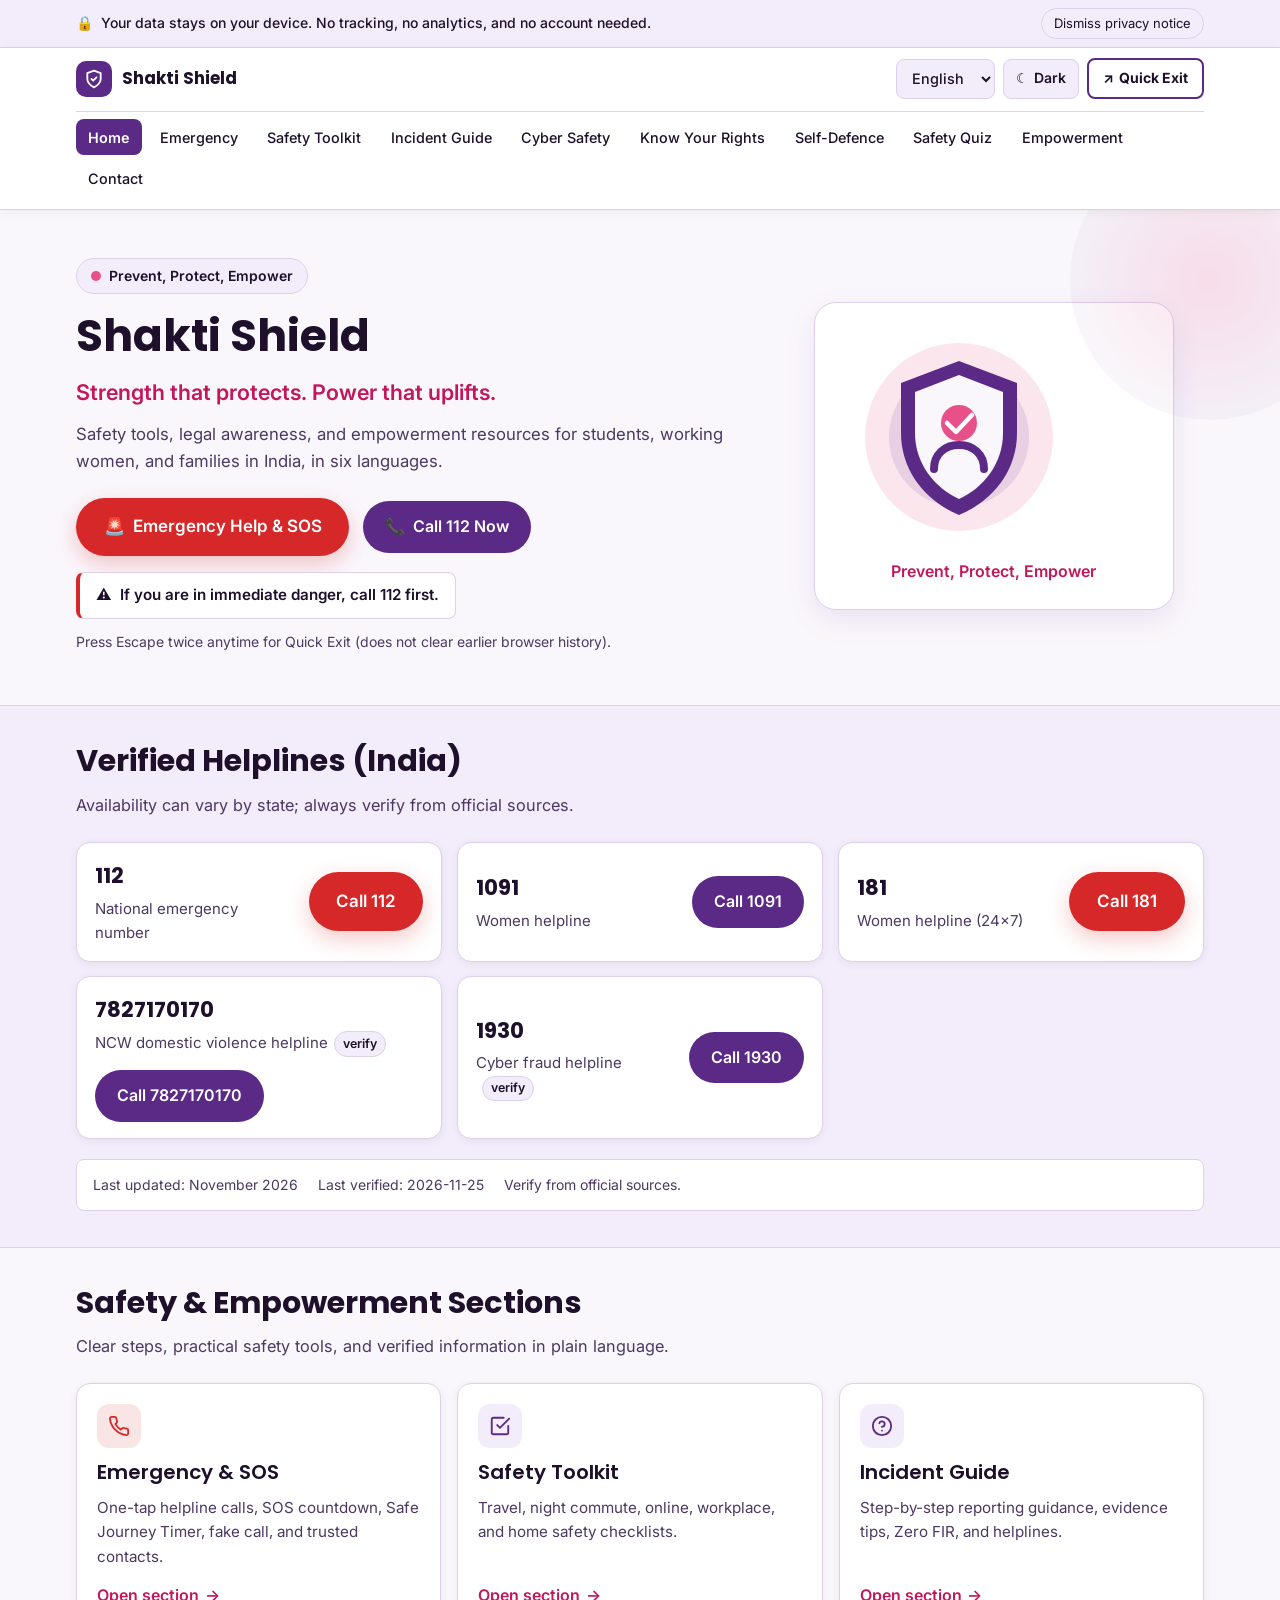
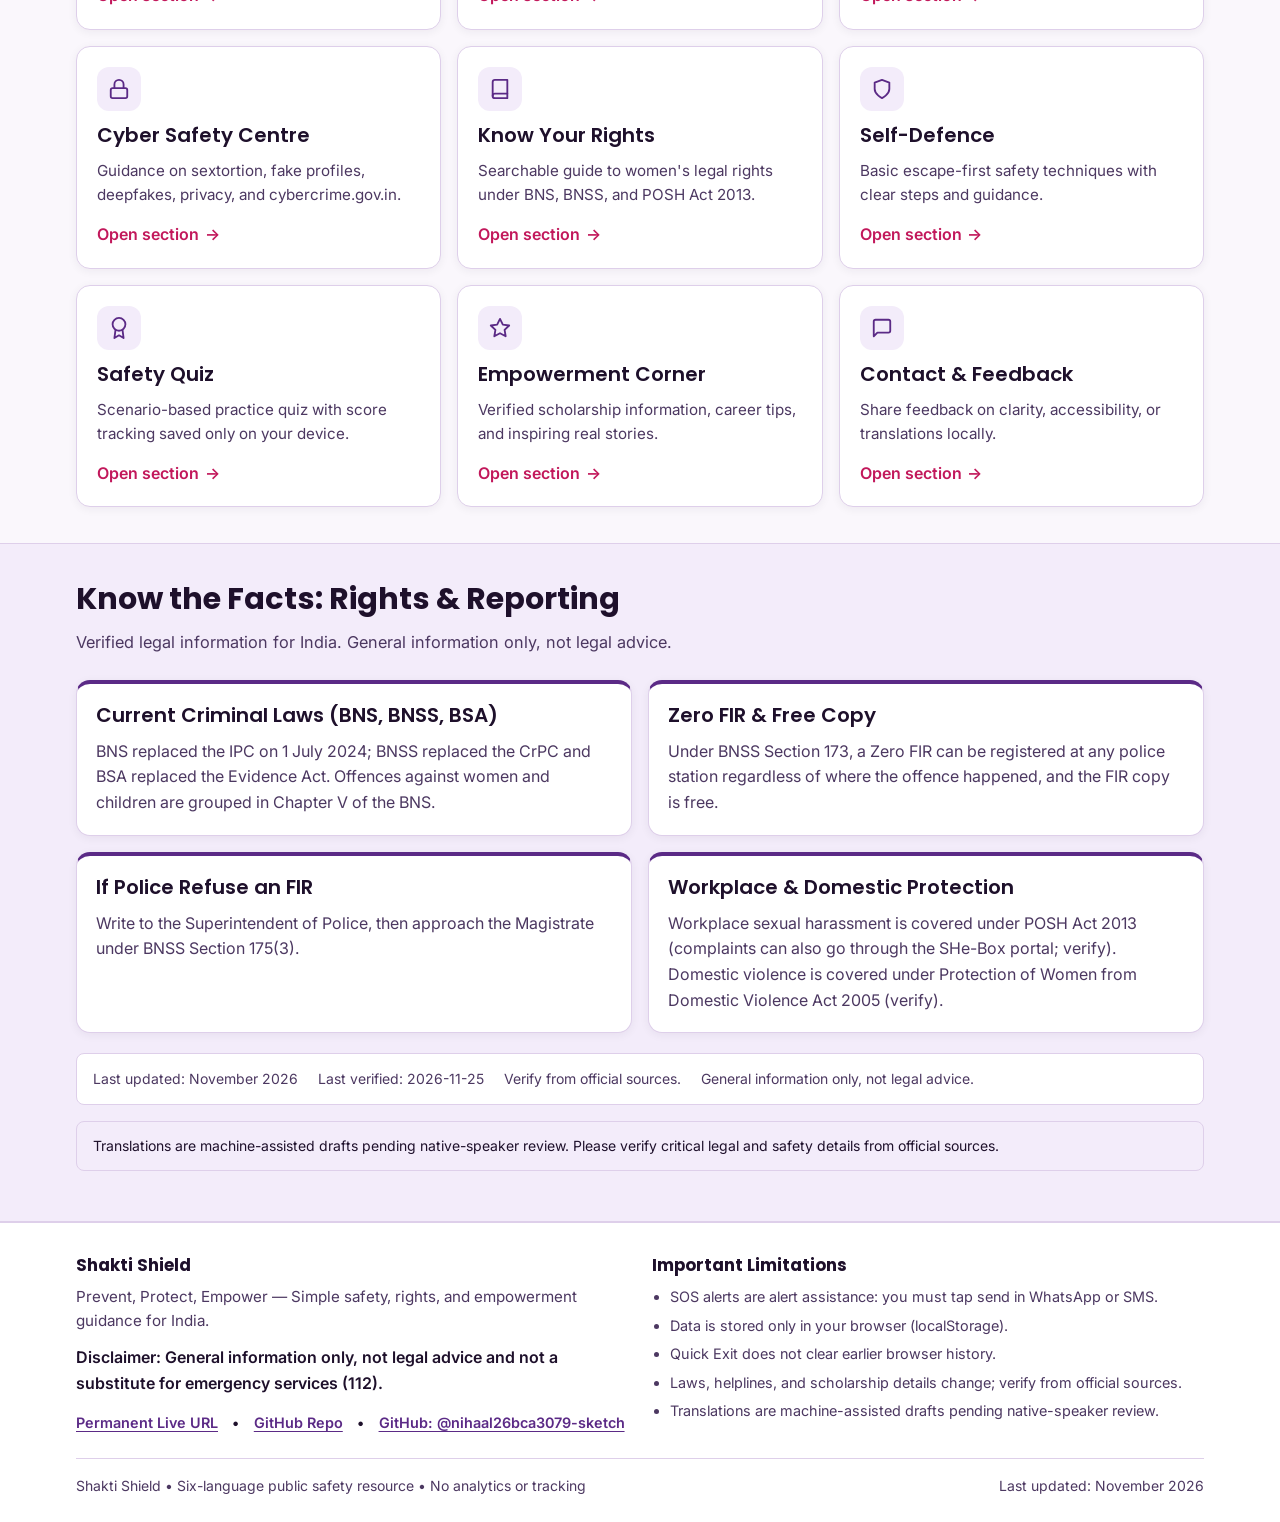
==== shakti-shield/index.html @ 1854271e "Add Shakti Shield multilingual women safety & empowerment website" ====
﻿<!DOCTYPE html>
<html lang="en">
<head>
  <meta charset="UTF-8">
  <meta name="viewport" content="width=device-width, initial-scale=1.0">
  <meta name="shakti-base" content=".">
  <title>Shakti Shield | Women Safety &amp; Empowerment</title>
  <meta name="description" content="Shakti Shield brings women's safety tools, legal awareness, verified helplines, and empowerment resources in six languages for India.">
  <meta name="keywords" content="women safety India, Shakti Shield, 112, 181, BNS, BNSS, Zero FIR, POSH Act, cyber safety, women empowerment">
  <meta name="theme-color" content="#5B2A86">
  <link rel="manifest" href="manifest.json">
  <link rel="icon" type="image/png" href="icons/icon-192.png">
  <meta property="og:title" content="Shakti Shield | Women Safety &amp; Empowerment">
  <meta property="og:description" content="Prevent, Protect, Empower — Safety tools, legal awareness, and empowerment resources for India in six languages.">
  <meta property="og:type" content="website">

  <script>
    (function () {
      try {
        var t = localStorage.getItem('shakti_theme');
        if (t === 'dark' || (!t && window.matchMedia && window.matchMedia('(prefers-color-scheme: dark)').matches)) {
          document.documentElement.setAttribute('data-theme', 'dark');
        }
      } catch (e) {}
    })();
  </script>

  <link rel="stylesheet" href="css/style.css">
  <link rel="stylesheet" href="css/responsive.css">
</head>
<body data-page-title-key="meta.title" data-page-desc-key="meta.description">
  <a href="#main-content" class="skip-link" data-i18n="skipLink">Skip to main content</a>

  <!-- Privacy Notice Banner -->
  <div id="privacy-banner" class="privacy-banner" role="region" aria-label="Privacy notice">
    <div class="container privacy-banner__inner">
      <p class="privacy-banner__text">
        <span aria-hidden="true">&#128274;</span>
        <span data-i18n="privacy.banner">Your data stays on your device. No tracking, no analytics, and no account needed.</span>
      </p>
      <button type="button" id="privacy-dismiss" class="privacy-banner__close" data-i18n="privacy.dismiss">Dismiss privacy notice</button>
    </div>
  </div>

  <!-- Sticky Navbar -->
  <header class="site-header">
    <div class="container">
      <div class="navbar">
        <a href="index.html" class="brand-link">
          <span class="brand-link__icon" aria-hidden="true">
            <svg width="20" height="20" viewBox="0 0 24 24" fill="none" stroke="currentColor" stroke-width="2.2" stroke-linecap="round" stroke-linejoin="round">
              <path d="M12 22s8-4 8-10V5l-8-3-8 3v7c0 6 8 10 8 10z"></path>
              <path d="M9 12l2 2 4-4"></path>
            </svg>
          </span>
          <span class="brand-link__text" data-i18n="brand.name">Shakti Shield</span>
        </a>

        <div class="nav-controls">
          <label for="language-select" class="sr-only" data-i18n="nav.languageLabel">Select language</label>
          <select id="language-select" class="lang-select" aria-label="Select language" data-i18n-aria="nav.languageLabel">
            <option value="en" lang="en">English</option>
            <option value="hi" lang="hi">हिन्दी</option>
            <option value="bn" lang="bn">বাংলা</option>
            <option value="ta" lang="ta">தமிழ்</option>
            <option value="kn" lang="kn">ಕನ್ನಡ</option>
            <option value="te" lang="te">తెలుగు</option>
          </select>

          <button type="button" id="theme-toggle" class="icon-btn" aria-pressed="false" aria-label="Switch to dark mode">
            <span data-theme-icon aria-hidden="true">&#9790;</span>
            <span data-theme-label data-i18n="nav.darkModeLabel">Dark</span>
          </button>

          <button type="button" id="quick-exit-btn" class="quick-exit-btn" data-quick-exit aria-label="Quick Exit: leave this site immediately for a neutral page, or press Escape twice" data-i18n-aria="quickExit.ariaLabel">
            <span aria-hidden="true">&#8599;</span>
            <span data-i18n="quickExit.label">Quick Exit</span>
          </button>

          <button type="button" id="nav-toggle" class="nav-toggle" aria-expanded="false" aria-controls="nav-menu" aria-label="Toggle navigation menu" data-i18n-aria="nav.menuToggle">
            &#9776;
          </button>
        </div>

        <nav id="nav-menu" class="nav-menu" aria-label="Primary navigation">
          <ul class="nav-list">
            <li><a href="index.html" class="nav-link" data-i18n="nav.home">Home</a></li>
            <li><a href="pages/emergency.html" class="nav-link" data-i18n="nav.emergency">Emergency</a></li>
            <li><a href="pages/toolkit.html" class="nav-link" data-i18n="nav.toolkit">Safety Toolkit</a></li>
            <li><a href="pages/incident-guide.html" class="nav-link" data-i18n="nav.incidentGuide">Incident Guide</a></li>
            <li><a href="pages/cyber.html" class="nav-link" data-i18n="nav.cyber">Cyber Safety</a></li>
            <li><a href="pages/rights.html" class="nav-link" data-i18n="nav.rights">Know Your Rights</a></li>
            <li><a href="pages/defence.html" class="nav-link" data-i18n="nav.defence">Self-Defence</a></li>
            <li><a href="pages/quiz.html" class="nav-link" data-i18n="nav.quiz">Safety Quiz</a></li>
            <li><a href="pages/empowerment.html" class="nav-link" data-i18n="nav.empowerment">Empowerment</a></li>
            <li><a href="pages/contact.html" class="nav-link" data-i18n="nav.contact">Contact</a></li>
          </ul>
        </nav>
      </div>
    </div>
  </header>

  <main id="main-content">
    <!-- Hero Section -->
    <section class="hero" aria-labelledby="hero-title">
      <div class="hero__deco-shape" aria-hidden="true"></div>
      <div class="container hero__grid">
        <div class="hero__content">
          <div class="hero__eyebrow">
            <span class="hero__eyebrow-dot" aria-hidden="true"></span>
            <span data-i18n="home.heroEyebrow">Prevent, Protect, Empower</span>
          </div>
          <h1 id="hero-title" data-i18n="home.heroTitle">Shakti Shield</h1>
          <p class="hero__tagline" data-i18n="home.heroTagline">Strength that protects. Power that uplifts.</p>
          <p class="hero__description" data-i18n="home.heroDescription">
            Safety tools, legal awareness, and empowerment resources for students, working women, and families in India, in six languages.
          </p>

          <div class="hero__actions">
            <a href="pages/emergency.html" class="btn btn-emergency">
              <span aria-hidden="true">&#128680;</span>
              <span data-i18n="home.emergencyCta">Emergency Help &amp; SOS</span>
            </a>
            <a href="tel:112" class="btn btn-primary">
              <span aria-hidden="true">&#128222;</span>
              <span data-i18n="home.call112Cta">Call 112 Now</span>
            </a>
          </div>

          <div class="hero__urgent-note" role="note">
            <span aria-hidden="true">&#9888;&#65039;</span>
            <span data-i18n="home.emergencyNote">If you are in immediate danger, call 112 first.</span>
          </div>

          <p class="hero__exit-hint" data-i18n="quickExit.hint">
            Press Escape twice anytime for Quick Exit (does not clear earlier browser history).
          </p>
        </div>

        <div class="hero__visual">
          <div class="hero__illustration-card">
            <svg viewBox="0 0 240 220" width="240" height="220" role="img" aria-label="Protective shield symbol for safety, awareness, and empowerment" data-i18n-aria="home.heroIllustrationAlt">
              <circle cx="120" cy="110" r="94" fill="#E8508A" fill-opacity="0.14"></circle>
              <circle cx="120" cy="110" r="70" fill="#5B2A86" fill-opacity="0.12"></circle>
              <path d="M120 34L178 56V106C178 145 152 175 120 188C88 175 62 145 62 106V56L120 34Z" fill="#5B2A86"></path>
              <path d="M120 48L164 65V106C164 137 144 161 120 172C96 161 76 137 76 106V65L120 48Z" fill="#FAF7FC"></path>
              <circle cx="120" cy="96" r="18" fill="#E8508A"></circle>
              <path d="M95 142C95 127 106 118 120 118C134 118 145 127 145 142" stroke="#5B2A86" stroke-width="8" stroke-linecap="round" fill="none"></path>
              <path d="M108 96L117 105L133 88" stroke="#FFFFFF" stroke-width="4.5" stroke-linecap="round" stroke-linejoin="round" fill="none"></path>
            </svg>
            <p class="hero__tagline hero__visual-caption" data-i18n="brand.theme">Prevent, Protect, Empower</p>
          </div>
        </div>
      </div>
    </section>

    <!-- Verified Helplines Strip -->
    <section class="section section--soft" aria-labelledby="helplines-heading">
      <div class="container">
        <div class="section__header">
          <h2 id="helplines-heading" data-i18n="home.helplinesHeading">Verified Helplines (India)</h2>
          <p class="section__subtitle" data-i18n="home.helplinesNote">Availability can vary by state; always verify from official sources.</p>
        </div>

        <div id="home-helplines-list" class="helplines-grid" aria-live="polite">
          <!-- Populated cleanly from data/helplines.json + active language file -->
          <article class="helpline-card">
            <div class="helpline-card__info">
              <div class="helpline-card__number">112</div>
              <p class="helpline-card__name" data-i18n="home.helplines.h112">National emergency number</p>
            </div>
            <a href="tel:112" class="btn btn-emergency"><span data-i18n="common.callPrefix">Call</span> 112</a>
          </article>
          <article class="helpline-card">
            <div class="helpline-card__info">
              <div class="helpline-card__number">181</div>
              <p class="helpline-card__name" data-i18n="home.helplines.h181">Women helpline (24x7)</p>
            </div>
            <a href="tel:181" class="btn btn-emergency"><span data-i18n="common.callPrefix">Call</span> 181</a>
          </article>
          <article class="helpline-card">
            <div class="helpline-card__info">
              <div class="helpline-card__number">1091</div>
              <p class="helpline-card__name" data-i18n="home.helplines.h1091">Women helpline</p>
            </div>
            <a href="tel:1091" class="btn btn-primary"><span data-i18n="common.callPrefix">Call</span> 1091</a>
          </article>
        </div>

        <div class="meta-note-bar">
          <span data-i18n="common.lastUpdated">Last updated: November 2026</span>
          <span id="home-helplines-verified" data-i18n="common.lastVerified">Last verified: 2026-11-25</span>
          <span data-i18n="common.verifySource">Verify from official sources.</span>
        </div>
      </div>
    </section>

    <!-- Quick Links to All Sections -->
    <section class="section" aria-labelledby="quick-links-heading">
      <div class="container">
        <div class="section__header">
          <h2 id="quick-links-heading" data-i18n="home.quickLinksHeading">Safety &amp; Empowerment Sections</h2>
          <p class="section__subtitle" data-i18n="home.quickLinksSubtitle">Clear steps, practical safety tools, and verified information in plain language.</p>
        </div>

        <div class="cards-grid">
          <article class="card">
            <div>
              <div class="card__icon card__icon--emergency" aria-hidden="true">
                <svg width="22" height="22" viewBox="0 0 24 24" fill="none" stroke="currentColor" stroke-width="2" stroke-linecap="round" stroke-linejoin="round"><path d="M22 16.92v3a2 2 0 0 1-2.18 2 19.79 19.79 0 0 1-8.63-3.07 19.5 19.5 0 0 1-6-6 19.79 19.79 0 0 1-3.07-8.67A2 2 0 0 1 4.11 2h3a2 2 0 0 1 2 1.72 12.84 12.84 0 0 0 .7 2.81 2 2 0 0 1-.45 2.11L8.09 9.91a16 16 0 0 0 6 6l1.27-1.27a2 2 0 0 1 2.11-.45 12.84 12.84 0 0 0 2.81.7A2 2 0 0 1 22 16.92z"></path></svg>
              </div>
              <h3 data-i18n="home.cards.emergency.title">Emergency &amp; SOS</h3>
              <p class="card__desc" data-i18n="home.cards.emergency.desc">One-tap helpline calls, SOS countdown, Safe Journey Timer, fake call, and trusted contacts.</p>
            </div>
            <a href="pages/emergency.html" class="card__link"><span data-i18n="common.exploreLink">Open section</span> <span aria-hidden="true">&rarr;</span></a>
          </article>

          <article class="card">
            <div>
              <div class="card__icon" aria-hidden="true">
                <svg width="22" height="22" viewBox="0 0 24 24" fill="none" stroke="currentColor" stroke-width="2" stroke-linecap="round" stroke-linejoin="round"><path d="M9 11l3 3L22 4"></path><path d="M21 12v7a2 2 0 0 1-2 2H5a2 2 0 0 1-2-2V5a2 2 0 0 1 2-2h11"></path></svg>
              </div>
              <h3 data-i18n="home.cards.toolkit.title">Safety Toolkit</h3>
              <p class="card__desc" data-i18n="home.cards.toolkit.desc">Travel, night commute, online, workplace, and home safety checklists.</p>
            </div>
            <a href="pages/toolkit.html" class="card__link"><span data-i18n="common.exploreLink">Open section</span> <span aria-hidden="true">&rarr;</span></a>
          </article>

          <article class="card">
            <div>
              <div class="card__icon" aria-hidden="true">
                <svg width="22" height="22" viewBox="0 0 24 24" fill="none" stroke="currentColor" stroke-width="2" stroke-linecap="round" stroke-linejoin="round"><circle cx="12" cy="12" r="10"></circle><path d="M9.09 9a3 3 0 0 1 5.83 1c0 2-3 3-3 3"></path><line x1="12" y1="17" x2="12.01" y2="17"></line></svg>
              </div>
              <h3 data-i18n="home.cards.incidentGuide.title">Incident Guide</h3>
              <p class="card__desc" data-i18n="home.cards.incidentGuide.desc">Step-by-step reporting guidance, evidence tips, Zero FIR, and helplines.</p>
            </div>
            <a href="pages/incident-guide.html" class="card__link"><span data-i18n="common.exploreLink">Open section</span> <span aria-hidden="true">&rarr;</span></a>
          </article>

          <article class="card">
            <div>
              <div class="card__icon" aria-hidden="true">
                <svg width="22" height="22" viewBox="0 0 24 24" fill="none" stroke="currentColor" stroke-width="2" stroke-linecap="round" stroke-linejoin="round"><rect x="3" y="11" width="18" height="11" rx="2" ry="2"></rect><path d="M7 11V7a5 5 0 0 1 10 0v4"></path></svg>
              </div>
              <h3 data-i18n="home.cards.cyber.title">Cyber Safety Centre</h3>
              <p class="card__desc" data-i18n="home.cards.cyber.desc">Guidance on sextortion, fake profiles, deepfakes, privacy, and cybercrime.gov.in.</p>
            </div>
            <a href="pages/cyber.html" class="card__link"><span data-i18n="common.exploreLink">Open section</span> <span aria-hidden="true">&rarr;</span></a>
          </article>

          <article class="card">
            <div>
              <div class="card__icon" aria-hidden="true">
                <svg width="22" height="22" viewBox="0 0 24 24" fill="none" stroke="currentColor" stroke-width="2" stroke-linecap="round" stroke-linejoin="round"><path d="M4 19.5A2.5 2.5 0 0 1 6.5 17H20"></path><path d="M6.5 2H20v20H6.5A2.5 2.5 0 0 1 4 19.5v-15A2.5 2.5 0 0 1 6.5 2z"></path></svg>
              </div>
              <h3 data-i18n="home.cards.rights.title">Know Your Rights</h3>
              <p class="card__desc" data-i18n="home.cards.rights.desc">Searchable guide to women's legal rights under BNS, BNSS, and POSH Act 2013.</p>
            </div>
            <a href="pages/rights.html" class="card__link"><span data-i18n="common.exploreLink">Open section</span> <span aria-hidden="true">&rarr;</span></a>
          </article>

          <article class="card">
            <div>
              <div class="card__icon" aria-hidden="true">
                <svg width="22" height="22" viewBox="0 0 24 24" fill="none" stroke="currentColor" stroke-width="2" stroke-linecap="round" stroke-linejoin="round"><path d="M12 22s8-4 8-10V5l-8-3-8 3v7c0 6 8 10 8 10z"></path></svg>
              </div>
              <h3 data-i18n="home.cards.defence.title">Self-Defence</h3>
              <p class="card__desc" data-i18n="home.cards.defence.desc">Basic escape-first safety techniques with clear steps and guidance.</p>
            </div>
            <a href="pages/defence.html" class="card__link"><span data-i18n="common.exploreLink">Open section</span> <span aria-hidden="true">&rarr;</span></a>
          </article>

          <article class="card">
            <div>
              <div class="card__icon" aria-hidden="true">
                <svg width="22" height="22" viewBox="0 0 24 24" fill="none" stroke="currentColor" stroke-width="2" stroke-linecap="round" stroke-linejoin="round"><circle cx="12" cy="8" r="7"></circle><polyline points="8.21 13.89 7 23 12 20 17 23 15.79 13.88"></polyline></svg>
              </div>
              <h3 data-i18n="home.cards.quiz.title">Safety Quiz</h3>
              <p class="card__desc" data-i18n="home.cards.quiz.desc">Scenario-based practice quiz with score tracking saved only on your device.</p>
            </div>
            <a href="pages/quiz.html" class="card__link"><span data-i18n="common.exploreLink">Open section</span> <span aria-hidden="true">&rarr;</span></a>
          </article>

          <article class="card">
            <div>
              <div class="card__icon" aria-hidden="true">
                <svg width="22" height="22" viewBox="0 0 24 24" fill="none" stroke="currentColor" stroke-width="2" stroke-linecap="round" stroke-linejoin="round"><polygon points="12 2 15.09 8.26 22 9.27 17 14.14 18.18 21.02 12 17.77 5.82 21.02 7 14.14 2 9.27 8.91 8.26 12 2"></polygon></svg>
              </div>
              <h3 data-i18n="home.cards.empowerment.title">Empowerment Corner</h3>
              <p class="card__desc" data-i18n="home.cards.empowerment.desc">Verified scholarship information, career tips, and inspiring real stories.</p>
            </div>
            <a href="pages/empowerment.html" class="card__link"><span data-i18n="common.exploreLink">Open section</span> <span aria-hidden="true">&rarr;</span></a>
          </article>

          <article class="card">
            <div>
              <div class="card__icon" aria-hidden="true">
                <svg width="22" height="22" viewBox="0 0 24 24" fill="none" stroke="currentColor" stroke-width="2" stroke-linecap="round" stroke-linejoin="round"><path d="M21 15a2 2 0 0 1-2 2H7l-4 4V5a2 2 0 0 1 2-2h14a2 2 0 0 1 2 2z"></path></svg>
              </div>
              <h3 data-i18n="home.cards.contact.title">Contact &amp; Feedback</h3>
              <p class="card__desc" data-i18n="home.cards.contact.desc">Share feedback on clarity, accessibility, or translations locally.</p>
            </div>
            <a href="pages/contact.html" class="card__link"><span data-i18n="common.exploreLink">Open section</span> <span aria-hidden="true">&rarr;</span></a>
          </article>
        </div>
      </div>
    </section>

    <!-- Awareness Facts (Verified Legal Data Only — No Invented Statistics) -->
    <section class="section section--soft" aria-labelledby="awareness-heading">
      <div class="container">
        <div class="section__header">
          <h2 id="awareness-heading" data-i18n="home.awarenessHeading">Know the Facts: Rights &amp; Reporting</h2>
          <p class="section__subtitle" data-i18n="home.awarenessSubtitle">Verified legal information for India. General information only, not legal advice.</p>
        </div>

        <div class="facts-grid">
          <article class="fact-card">
            <h3 data-i18n="home.awareness.fact1Title">Current Criminal Laws (BNS, BNSS, BSA)</h3>
            <p class="fact-card__body" data-i18n="home.awareness.fact1Body">
              BNS replaced the IPC on 1 July 2024; BNSS replaced the CrPC and BSA replaced the Evidence Act. Offences against women and children are grouped in Chapter V of the BNS.
            </p>
          </article>

          <article class="fact-card">
            <h3 data-i18n="home.awareness.fact2Title">Zero FIR &amp; Free Copy</h3>
            <p class="fact-card__body" data-i18n="home.awareness.fact2Body">
              Under BNSS Section 173, a Zero FIR can be registered at any police station regardless of where the offence happened, and the FIR copy is free.
            </p>
          </article>

          <article class="fact-card">
            <h3 data-i18n="home.awareness.fact3Title">If Police Refuse an FIR</h3>
            <p class="fact-card__body" data-i18n="home.awareness.fact3Body">
              Write to the Superintendent of Police, then approach the Magistrate under BNSS Section 175(3).
            </p>
          </article>

          <article class="fact-card">
            <h3 data-i18n="home.awareness.fact4Title">Workplace &amp; Domestic Protection</h3>
            <p class="fact-card__body" data-i18n="home.awareness.fact4Body">
              Workplace sexual harassment is covered under POSH Act 2013 (complaints can also go through the SHe-Box portal; verify). Domestic violence is covered under Protection of Women from Domestic Violence Act 2005 (verify).
            </p>
          </article>
        </div>

        <div class="meta-note-bar">
          <span data-i18n="common.lastUpdated">Last updated: November 2026</span>
          <span data-i18n="common.lastVerified">Last verified: 2026-11-25</span>
          <span data-i18n="common.verifySource">Verify from official sources.</span>
          <span data-i18n="common.notLegalAdvice">General information only, not legal advice.</span>
        </div>

        <p class="translation-notice" data-i18n="home.translationNotice">
          Translations are machine-assisted drafts pending native-speaker review. Please verify critical legal and safety details from official sources.
        </p>
      </div>
    </section>
  </main>

  <!-- Footer -->
  <footer class="site-footer">
    <div class="container">
      <div class="footer-grid">
        <div>
          <h2 class="footer-title" data-i18n="brand.name">Shakti Shield</h2>
          <p class="card__desc" data-i18n="footer.tagline">Prevent, Protect, Empower — Simple safety, rights, and empowerment guidance for India.</p>
                    <p class="footer-disclaimer" data-i18n="footer.disclaimer">
            Disclaimer: General information only, not legal advice and not a substitute for emergency services (112).
          </p>
          <div class="footer-links">
            <a href="https://nihaal26bca3079-sketch.github.io/Workshop-/shakti-shield/" target="_blank" rel="noopener noreferrer" data-i18n="footer.liveLink">Permanent Live URL</a>
            <span aria-hidden="true">&bull;</span>
            <a href="https://github.com/nihaal26bca3079-sketch/Workshop-/tree/main/shakti-shield" target="_blank" rel="noopener noreferrer" data-i18n="footer.repoLink">GitHub Repo</a>
            <span aria-hidden="true">&bull;</span>
            <a href="https://github.com/nihaal26bca3079-sketch" target="_blank" rel="noopener noreferrer">GitHub: @nihaal26bca3079-sketch</a>
          </div>
        </div>

        <div>
          <h2 class="footer-title" data-i18n="footer.limitationsTitle">Important Limitations</h2>
          <ul class="footer-list">
            <li data-i18n="footer.limitation1">SOS alerts are alert assistance: you must tap send in WhatsApp or SMS.</li>
            <li data-i18n="footer.limitation2">Data is stored only in your browser (localStorage).</li>
            <li data-i18n="footer.limitation3">Quick Exit does not clear earlier browser history.</li>
            <li data-i18n="footer.limitation4">Laws, helplines, and scholarship details change; verify from official sources.</li>
            <li data-i18n="footer.limitation5">Translations are machine-assisted drafts pending native-speaker review.</li>
          </ul>
        </div>
      </div>

      <div class="footer-bottom">
        <span data-i18n="footer.copyright">Shakti Shield • Six-language public safety resource • No analytics or tracking</span>
        <span data-i18n="common.lastUpdated">Last updated: November 2026</span>
      </div>
    </div>
  </footer>

  <script src="js/fallback-data.js"></script>
  <script src="js/language.js"></script>
  <script src="js/main.js"></script>
</body>
</html>
---- shakti-shield/css/style.css ----
/* ==========================================================================
   Shakti Shield — Core Stylesheet (css/style.css)
   Mobile-first, accessible (WCAG AA), calm & supportive, 6-script friendly
   ========================================================================== */

:root {
  /* Brand Palette */
  --color-primary: #5B2A86;
  --color-primary-hover: #491F6E;
  --color-accent-deco: #E8508A;   /* Decorative & large shapes only — never small text */
  --color-accent-action: #C2185B; /* Accessible pink for text links & action buttons */
  --color-accent-action-hover: #9E1249;
  --color-emergency: #D62828;     /* Strictly for SOS and emergency actions */
  --color-emergency-hover: #B21E1E;

  /* Light Theme Surfaces & Text */
  --color-bg: #FAF7FC;
  --color-surface: #FFFFFF;
  --color-surface-soft: #F3ECFA;
  --color-text: #1E102B;
  --color-text-muted: #4C3861;
  --color-link: #5B2A86;
  --color-border: #DECFEA;
  --color-focus: #C2185B;
  --color-on-brand: #FFFFFF;

  /* Typography */
  --font-heading: 'Poppins', system-ui, -apple-system, sans-serif;
  --font-body: 'Inter', system-ui, -apple-system, sans-serif;
  --line-height-body: 1.6;
  --line-height-heading: 1.28;

  /* Layout & Radii */
  --container-max: 1160px;
  --radius-sm: 8px;
  --radius-md: 14px;
  --radius-lg: 22px;
  --radius-pill: 999px;
  --shadow-sm: 0 2px 10px rgba(30, 16, 43, 0.06);
  --shadow-md: 0 10px 28px rgba(91, 42, 134, 0.10);
  --transition-fast: 180ms ease;
}

/* Dark Theme */
html[data-theme="dark"] {
  --color-bg: #1A1022;
  --color-surface: #261735;
  --color-surface-soft: #311F45;
  --color-text: #F3EAF9;
  --color-text-muted: #D5C3E6;
  --color-link: #E3C3FF;
  --color-accent-action-text: #FF8AB4;
  --color-border: #4A3163;
  --color-focus: #FF8AB4;
  --shadow-sm: 0 2px 12px rgba(0, 0, 0, 0.32);
  --shadow-md: 0 12px 30px rgba(0, 0, 0, 0.42);
}

/* Language-specific Fonts & Indian Script Typography Rules */
html:lang(hi) {
  --font-heading: 'Noto Sans Devanagari', system-ui, sans-serif;
  --font-body: 'Noto Sans Devanagari', system-ui, sans-serif;
}

html:lang(bn) {
  --font-heading: 'Noto Sans Bengali', system-ui, sans-serif;
  --font-body: 'Noto Sans Bengali', system-ui, sans-serif;
}

html:lang(ta) {
  --font-heading: 'Noto Sans Tamil', system-ui, sans-serif;
  --font-body: 'Noto Sans Tamil', system-ui, sans-serif;
}

html:lang(kn) {
  --font-heading: 'Noto Sans Kannada', system-ui, sans-serif;
  --font-body: 'Noto Sans Kannada', system-ui, sans-serif;
}

html:lang(te) {
  --font-heading: 'Noto Sans Telugu', system-ui, sans-serif;
  --font-body: 'Noto Sans Telugu', system-ui, sans-serif;
}

html:lang(hi),
html:lang(bn),
html:lang(ta),
html:lang(kn),
html:lang(te) {
  --line-height-body: 1.72;
  --line-height-heading: 1.45;
}

/* Never apply letter-spacing or uppercase transform to Indian scripts */
html:lang(hi) *,
html:lang(bn) *,
html:lang(ta) *,
html:lang(kn) *,
html:lang(te) * {
  letter-spacing: normal !important;
  text-transform: none !important;
}

/* Reset & Base */
*,
*::before,
*::after {
  box-sizing: border-box;
}

html {
  scroll-behavior: smooth;
  -webkit-text-size-adjust: 100%;
}

body {
  margin: 0;
  min-height: 100vh;
  display: flex;
  flex-direction: column;
  background-color: var(--color-bg);
  color: var(--color-text);
  font-family: var(--font-body);
  font-size: 1rem;
  line-height: var(--line-height-body);
  overflow-x: hidden;
}

main {
  flex: 1 0 auto;
}

img,
svg {
  max-width: 100%;
  height: auto;
  display: block;
}

h1, h2, h3, h4 {
  margin: 0 0 0.65rem;
  font-family: var(--font-heading);
  line-height: var(--line-height-heading);
  color: var(--color-text);
  overflow-wrap: break-word;
}

h1 {
  font-size: clamp(1.75rem, 4.5vw, 2.75rem);
  font-weight: 700;
}

h2 {
  font-size: clamp(1.35rem, 3.2vw, 1.9rem);
  font-weight: 700;
}

h3 {
  font-size: clamp(1.08rem, 2.4vw, 1.25rem);
  font-weight: 600;
}

p {
  margin: 0 0 0.9rem;
  overflow-wrap: break-word;
}

a {
  color: var(--color-link);
  text-underline-offset: 3px;
}

a:hover {
  text-decoration-thickness: 2px;
}

:focus-visible {
  outline: 3px solid var(--color-focus);
  outline-offset: 2px;
}

.sr-only {
  position: absolute;
  width: 1px;
  height: 1px;
  padding: 0;
  margin: -1px;
  overflow: hidden;
  clip: rect(0, 0, 0, 0);
  white-space: nowrap;
  border: 0;
}

/* Skip Link */
.skip-link {
  position: absolute;
  left: -9999px;
  top: 0;
  z-index: 2000;
  background: var(--color-primary);
  color: var(--color-on-brand);
  padding: 0.75rem 1.25rem;
  font-weight: 600;
  text-decoration: none;
  border-radius: 0 0 var(--radius-sm) 0;
}

.skip-link:focus {
  left: 0;
}

/* Container */
.container {
  width: 100%;
  max-width: var(--container-max);
  margin: 0 auto;
  padding: 0 1rem;
}

/* Privacy Banner */
.privacy-banner {
  background-color: var(--color-surface-soft);
  border-bottom: 1px solid var(--color-border);
  font-size: 0.875rem;
  padding: 0.5rem 0;
}

.privacy-banner[hidden] {
  display: none;
}

.privacy-banner__inner {
  display: flex;
  align-items: center;
  justify-content: space-between;
  gap: 0.75rem;
  flex-wrap: wrap;
}

.privacy-banner__text {
  display: flex;
  align-items: center;
  gap: 0.5rem;
  margin: 0;
  color: var(--color-text);
  font-weight: 500;
}

.privacy-banner__close {
  background: transparent;
  border: 1px solid var(--color-border);
  color: var(--color-text);
  border-radius: var(--radius-pill);
  padding: 0.25rem 0.75rem;
  font: inherit;
  font-size: 0.8125rem;
  cursor: pointer;
}

.privacy-banner__close:hover {
  background-color: var(--color-surface);
}

/* Sticky Header & Navbar */
.site-header {
  position: sticky;
  top: 0;
  z-index: 1000;
  background-color: var(--color-surface);
  border-bottom: 1px solid var(--color-border);
  box-shadow: var(--shadow-sm);
}

.navbar {
  display: flex;
  align-items: center;
  justify-content: space-between;
  gap: 0.75rem;
  padding: 0.65rem 0;
  flex-wrap: wrap;
}

.brand-link {
  display: inline-flex;
  align-items: center;
  gap: 0.6rem;
  text-decoration: none;
  color: var(--color-text);
  font-family: var(--font-heading);
  font-weight: 700;
  font-size: 1.05rem;
  min-width: 0;
}

.brand-link__icon {
  flex-shrink: 0;
  width: 36px;
  height: 36px;
  border-radius: 10px;
  background: var(--color-primary);
  color: var(--color-on-brand);
  display: grid;
  place-items: center;
}

.brand-link__text {
  overflow-wrap: break-word;
}

.nav-controls {
  display: flex;
  align-items: center;
  gap: 0.5rem;
  flex-wrap: wrap;
}

.lang-select {
  appearance: auto;
  background-color: var(--color-surface-soft);
  color: var(--color-text);
  border: 1px solid var(--color-border);
  border-radius: var(--radius-sm);
  padding: 0.45rem 0.65rem;
  font: inherit;
  font-size: 0.9rem;
  font-weight: 500;
  min-height: 40px;
  cursor: pointer;
}

.icon-btn {
  display: inline-flex;
  align-items: center;
  justify-content: center;
  gap: 0.35rem;
  min-height: 40px;
  padding: 0.45rem 0.75rem;
  background-color: var(--color-surface-soft);
  color: var(--color-text);
  border: 1px solid var(--color-border);
  border-radius: var(--radius-sm);
  font: inherit;
  font-size: 0.875rem;
  font-weight: 600;
  cursor: pointer;
  transition: background-color var(--transition-fast);
}

.icon-btn:hover {
  background-color: var(--color-border);
}

.quick-exit-btn {
  display: inline-flex;
  align-items: center;
  justify-content: center;
  gap: 0.35rem;
  min-height: 40px;
  padding: 0.45rem 0.85rem;
  background-color: var(--color-surface);
  color: var(--color-text);
  border: 2px solid var(--color-primary);
  border-radius: var(--radius-sm);
  font: inherit;
  font-size: 0.875rem;
  font-weight: 700;
  cursor: pointer;
  transition: background-color var(--transition-fast), color var(--transition-fast);
}

.quick-exit-btn:hover {
  background-color: var(--color-primary);
  color: var(--color-on-brand);
}

.nav-toggle {
  display: inline-flex;
  align-items: center;
  justify-content: center;
  min-width: 42px;
  min-height: 40px;
  padding: 0.4rem 0.65rem;
  background-color: var(--color-primary);
  color: var(--color-on-brand);
  border: none;
  border-radius: var(--radius-sm);
  cursor: pointer;
  font: inherit;
  font-weight: 600;
}

.nav-menu {
  width: 100%;
  display: none;
  padding: 0.65rem 0 0.35rem;
  border-top: 1px solid var(--color-border);
}

.nav-menu.is-open {
  display: block;
}

.nav-list {
  list-style: none;
  margin: 0;
  padding: 0;
  display: flex;
  flex-direction: column;
  gap: 0.35rem;
}

.nav-link {
  display: inline-block;
  width: 100%;
  padding: 0.55rem 0.8rem;
  border-radius: var(--radius-sm);
  text-decoration: none;
  color: var(--color-text);
  font-weight: 500;
  font-size: 0.9375rem;
  transition: background-color var(--transition-fast), color var(--transition-fast);
}

.nav-link:hover {
  background-color: var(--color-surface-soft);
}

.nav-link[aria-current="page"] {
  background-color: var(--color-primary);
  color: var(--color-on-brand);
  font-weight: 600;
}

/* Buttons */
.btn {
  display: inline-flex;
  align-items: center;
  justify-content: center;
  gap: 0.5rem;
  min-height: 46px;
  padding: 0.7rem 1.25rem;
  border-radius: var(--radius-pill);
  border: 2px solid transparent;
  font: inherit;
  font-weight: 600;
  font-size: 1rem;
  text-decoration: none;
  text-align: center;
  white-space: normal;
  cursor: pointer;
  transition: background-color var(--transition-fast), transform var(--transition-fast);
}

.btn:active {
  transform: translateY(1px);
}

.btn-emergency {
  background-color: var(--color-emergency);
  color: var(--color-on-brand);
  box-shadow: 0 8px 22px rgba(214, 40, 40, 0.25);
  font-size: 1.0625rem;
  padding: 0.85rem 1.6rem;
}

.btn-emergency:hover {
  background-color: var(--color-emergency-hover);
}

.btn-primary {
  background-color: var(--color-primary);
  color: var(--color-on-brand);
}

.btn-primary:hover {
  background-color: var(--color-primary-hover);
}

.btn-action {
  background-color: var(--color-accent-action);
  color: var(--color-on-brand);
}

.btn-action:hover {
  background-color: var(--color-accent-action-hover);
}

.btn-outline {
  background-color: transparent;
  color: var(--color-text);
  border-color: var(--color-border);
}

.btn-outline:hover {
  background-color: var(--color-surface-soft);
}

/* Sections */
.section {
  padding: 2.25rem 0;
}

.section--soft {
  background-color: var(--color-surface-soft);
  border-top: 1px solid var(--color-border);
  border-bottom: 1px solid var(--color-border);
}

.section__header {
  margin-bottom: 1.5rem;
  max-width: 720px;
}

.section__subtitle {
  color: var(--color-text-muted);
  font-size: 1.02rem;
  margin-bottom: 0;
}

/* Hero Section */
.hero {
  position: relative;
  overflow: hidden;
  padding: 2rem 0 2.5rem;
}

.hero__deco-shape {
  position: absolute;
  top: -70px;
  right: -70px;
  width: 280px;
  height: 280px;
  border-radius: 50%;
  background: radial-gradient(circle, rgba(232, 80, 138, 0.16) 0%, rgba(91, 42, 134, 0.04) 70%, transparent 100%);
  pointer-events: none;
}

.hero__grid {
  display: grid;
  grid-template-columns: 1fr;
  gap: 1.75rem;
  align-items: center;
}

.hero__eyebrow {
  display: inline-flex;
  align-items: center;
  gap: 0.45rem;
  padding: 0.35rem 0.9rem;
  border-radius: var(--radius-pill);
  background-color: var(--color-surface-soft);
  border: 1px solid var(--color-border);
  color: var(--color-text);
  font-weight: 600;
  font-size: 0.875rem;
  margin-bottom: 0.9rem;
}

.hero__eyebrow-dot {
  width: 10px;
  height: 10px;
  border-radius: 50%;
  background-color: var(--color-accent-deco);
  flex-shrink: 0;
}

.hero__tagline {
  font-size: clamp(1.1rem, 2.5vw, 1.35rem);
  font-weight: 600;
  color: var(--color-accent-action);
  margin-bottom: 0.75rem;
}

html[data-theme="dark"] .hero__tagline {
  color: var(--color-accent-action-text);
}

.hero__description {
  font-size: 1.05rem;
  color: var(--color-text-muted);
  max-width: 60ch;
  margin-bottom: 1.4rem;
}

.hero__actions {
  display: flex;
  flex-wrap: wrap;
  gap: 0.85rem;
  align-items: center;
  margin-bottom: 1rem;
}

.hero__urgent-note {
  display: inline-flex;
  align-items: center;
  gap: 0.5rem;
  padding: 0.65rem 1rem;
  background-color: var(--color-surface);
  border: 1px solid var(--color-border);
  border-left: 4px solid var(--color-emergency);
  border-radius: var(--radius-sm);
  font-weight: 600;
  font-size: 0.95rem;
  max-width: 100%;
}

.hero__exit-hint {
  margin-top: 0.75rem;
  margin-bottom: 0;
  font-size: 0.875rem;
  color: var(--color-text-muted);
}

.hero__visual-caption {
  margin-top: 0.75rem;
  margin-bottom: 0;
  font-size: 1rem;
}

.footer-disclaimer {
  margin-top: 0.75rem;
  font-weight: 600;
}

.hero__visual {
  display: flex;
  justify-content: center;
  align-items: center;
}

.hero__illustration-card {
  width: 100%;
  max-width: 360px;
  background: var(--color-surface);
  border: 1px solid var(--color-border);
  border-radius: var(--radius-lg);
  padding: 1.5rem;
  box-shadow: var(--shadow-md);
  text-align: center;
}

/* Cards Grid */
.cards-grid {
  display: grid;
  grid-template-columns: 1fr;
  gap: 1rem;
}

.card {
  background-color: var(--color-surface);
  border: 1px solid var(--color-border);
  border-radius: var(--radius-md);
  padding: 1.25rem;
  box-shadow: var(--shadow-sm);
  display: flex;
  flex-direction: column;
  justify-content: space-between;
  gap: 0.9rem;
  transition: transform var(--transition-fast), box-shadow var(--transition-fast), border-color var(--transition-fast);
}

.card:hover {
  transform: translateY(-2px);
  box-shadow: var(--shadow-md);
  border-color: var(--color-primary);
}

.card__icon {
  width: 44px;
  height: 44px;
  border-radius: 12px;
  background-color: var(--color-surface-soft);
  color: var(--color-primary);
  display: grid;
  place-items: center;
  margin-bottom: 0.75rem;
  flex-shrink: 0;
}

html[data-theme="dark"] .card__icon {
  color: var(--color-link);
}

.card__icon--emergency {
  background-color: rgba(214, 40, 40, 0.12);
  color: var(--color-emergency);
}

.card__desc {
  color: var(--color-text-muted);
  margin-bottom: 0;
  font-size: 0.95rem;
}

.card__link {
  display: inline-flex;
  align-items: center;
  gap: 0.35rem;
  font-weight: 600;
  color: var(--color-accent-action);
  text-decoration: none;
  align-self: flex-start;
}

html[data-theme="dark"] .card__link {
  color: var(--color-accent-action-text);
}

.card__link:hover {
  text-decoration: underline;
}

/* Helplines Strip */
.helplines-grid {
  display: grid;
  grid-template-columns: 1fr;
  gap: 0.9rem;
}

.helpline-card {
  background-color: var(--color-surface);
  border: 1px solid var(--color-border);
  border-radius: var(--radius-md);
  padding: 1rem 1.15rem;
  display: flex;
  align-items: center;
  justify-content: space-between;
  gap: 0.85rem;
  flex-wrap: wrap;
  box-shadow: var(--shadow-sm);
}

.helpline-card__info {
  min-width: 0;
  flex: 1 1 180px;
}

.helpline-card__number {
  font-family: var(--font-heading);
  font-size: 1.35rem;
  font-weight: 700;
  color: var(--color-text);
  margin-bottom: 0.2rem;
}

.helpline-card__name {
  margin: 0;
  color: var(--color-text-muted);
  font-size: 0.9375rem;
}

.badge-verify {
  display: inline-block;
  margin-left: 0.35rem;
  padding: 0.12rem 0.5rem;
  border-radius: var(--radius-pill);
  background-color: var(--color-surface-soft);
  border: 1px solid var(--color-border);
  color: var(--color-text);
  font-size: 0.78rem;
  font-weight: 600;
}

/* Awareness Facts */
.facts-grid {
  display: grid;
  grid-template-columns: 1fr;
  gap: 1rem;
}

.fact-card {
  background-color: var(--color-surface);
  border: 1px solid var(--color-border);
  border-top: 4px solid var(--color-primary);
  border-radius: var(--radius-md);
  padding: 1.2rem;
  box-shadow: var(--shadow-sm);
}

.fact-card__body {
  color: var(--color-text-muted);
  margin-bottom: 0;
}

/* Verification & Metadata Strip */
.meta-note-bar {
  margin-top: 1.25rem;
  padding: 0.85rem 1rem;
  background-color: var(--color-surface);
  border: 1px solid var(--color-border);
  border-radius: var(--radius-sm);
  display: flex;
  flex-wrap: wrap;
  gap: 0.5rem 1.25rem;
  font-size: 0.875rem;
  color: var(--color-text-muted);
}

.translation-notice {
  margin-top: 1rem;
  padding: 0.8rem 1rem;
  border-radius: var(--radius-sm);
  background-color: var(--color-surface-soft);
  border: 1px solid var(--color-border);
  font-size: 0.875rem;
  color: var(--color-text);
}

/* Footer */
.site-footer {
  background-color: var(--color-surface);
  border-top: 1px solid var(--color-border);
  padding: 2rem 0 1.5rem;
  margin-top: auto;
}

.footer-grid {
  display: grid;
  grid-template-columns: 1fr;
  gap: 1.5rem;
}

.footer-title {
  font-size: 1.05rem;
  font-weight: 700;
  margin-bottom: 0.5rem;
}

.footer-list {
  margin: 0;
  padding-left: 1.15rem;
  color: var(--color-text-muted);
  font-size: 0.9rem;
}

.footer-list li {
  margin-bottom: 0.35rem;
}

.footer-bottom {
  margin-top: 1.5rem;
  padding-top: 1rem;
  border-top: 1px solid var(--color-border);
  display: flex;
  flex-wrap: wrap;
  justify-content: space-between;
  gap: 0.6rem 1.25rem;
  font-size: 0.875rem;
  color: var(--color-text-muted);
}

.footer-links {
  margin-top: 0.75rem;
  display: flex;
  flex-wrap: wrap;
  gap: 0.5rem 0.9rem;
  font-size: 0.9rem;
  font-weight: 600;
}

/* ==========================================================================
   Emergency Page Components
   ========================================================================== */

.danger-banner {
  background-color: var(--color-emergency);
  color: var(--color-on-brand);
  padding: 0.9rem 1.15rem;
  border-radius: var(--radius-md);
  display: flex;
  align-items: center;
  justify-content: space-between;
  gap: 0.85rem;
  flex-wrap: wrap;
  box-shadow: 0 8px 22px rgba(214, 40, 40, 0.22);
}

.danger-banner__text {
  margin: 0;
  font-weight: 700;
  font-size: 1.05rem;
  color: var(--color-on-brand);
}

.danger-banner__btn {
  background-color: #FFFFFF;
  color: var(--color-emergency);
  border: 2px solid #FFFFFF;
  font-weight: 700;
}

.danger-banner__btn:hover {
  background-color: #FAF7FC;
}

.emergency-grid {
  display: grid;
  grid-template-columns: 1fr;
  gap: 1.25rem;
}

.tool-card {
  background-color: var(--color-surface);
  border: 1px solid var(--color-border);
  border-radius: var(--radius-md);
  padding: 1.35rem;
  box-shadow: var(--shadow-sm);
  display: flex;
  flex-direction: column;
  gap: 0.9rem;
}

.tool-card--sos {
  border-top: 5px solid var(--color-emergency);
}

.tool-card--primary {
  border-top: 5px solid var(--color-primary);
}

.tool-card__note {
  padding: 0.7rem 0.9rem;
  border-radius: var(--radius-sm);
  background-color: var(--color-surface-soft);
  border: 1px solid var(--color-border);
  font-size: 0.9rem;
  color: var(--color-text);
  margin: 0;
}

.form-group {
  display: flex;
  flex-direction: column;
  gap: 0.35rem;
}

.form-label {
  font-weight: 600;
  font-size: 0.9375rem;
  color: var(--color-text);
}

.form-input,
.form-select,
.form-textarea {
  width: 100%;
  min-height: 44px;
  padding: 0.6rem 0.8rem;
  border-radius: var(--radius-sm);
  border: 1px solid var(--color-border);
  background-color: var(--color-bg);
  color: var(--color-text);
  font: inherit;
  font-size: 0.95rem;
}

.form-textarea {
  min-height: 92px;
  resize: vertical;
}

.form-error {
  margin: 0;
  font-size: 0.875rem;
  font-weight: 600;
  color: #B21E1E;
}

html[data-theme="dark"] .form-error {
  color: #FF9E9E;
}

.form-success {
  margin: 0;
  font-size: 0.9rem;
  font-weight: 600;
  color: #166534;
}

html[data-theme="dark"] .form-success {
  color: #86EFAC;
}

.btn-row {
  display: flex;
  flex-wrap: wrap;
  gap: 0.65rem;
  align-items: center;
}

.sos-status-box {
  padding: 0.85rem 1rem;
  border-radius: var(--radius-sm);
  background-color: var(--color-surface-soft);
  border: 1px solid var(--color-border);
  font-weight: 600;
}

.sos-status-box[data-state="countdown"],
.sos-status-box[data-state="active"],
.sos-status-box[data-state="overdue"] {
  border-color: var(--color-emergency);
  background-color: rgba(214, 40, 40, 0.1);
}

.sos-countdown-num {
  font-family: var(--font-heading);
  font-size: 1.5rem;
  font-weight: 700;
  color: var(--color-emergency);
}

html[data-theme="dark"] .sos-countdown-num {
  color: #FF9E9E;
}

/* Flashing SOS screen overlay: max 1 flash/sec (<= 2 flashes/sec), steady color under reduced motion */
.sos-flash-overlay {
  position: fixed;
  inset: 0;
  z-index: 1500;
  pointer-events: none;
  display: none;
}

.sos-flash-overlay.is-active {
  display: block;
  animation: sosScreenFlash 1s steps(2, end) infinite;
}

@keyframes sosScreenFlash {
  0% {
    background-color: rgba(214, 40, 40, 0.28);
  }
  50% {
    background-color: rgba(255, 255, 255, 0.14);
  }
}

/* Trusted Contacts List */
.contacts-list {
  list-style: none;
  margin: 0;
  padding: 0;
  display: flex;
  flex-direction: column;
  gap: 0.65rem;
}

.contact-item {
  display: flex;
  align-items: center;
  justify-content: space-between;
  gap: 0.75rem;
  flex-wrap: wrap;
  padding: 0.75rem 0.9rem;
  border-radius: var(--radius-sm);
  border: 1px solid var(--color-border);
  background-color: var(--color-bg);
}

.contact-item.is-selected {
  border-color: var(--color-primary);
  background-color: var(--color-surface-soft);
}

.contact-item__meta {
  min-width: 0;
  flex: 1 1 160px;
}

.contact-item__name {
  font-weight: 700;
  margin: 0;
}

.contact-item__phone {
  margin: 0;
  font-size: 0.9rem;
  color: var(--color-text-muted);
}

.btn-sm {
  min-height: 36px;
  padding: 0.4rem 0.85rem;
  font-size: 0.875rem;
}

/* Fake Call Modal Overlay */
.fake-call-overlay {
  position: fixed;
  inset: 0;
  z-index: 2000;
  background: rgba(26, 16, 34, 0.92);
  display: flex;
  align-items: center;
  justify-content: center;
  padding: 1rem;
}

.fake-call-overlay[hidden] {
  display: none;
}

.fake-call-screen {
  width: 100%;
  max-width: 360px;
  background-color: #261735;
  color: #F3EAF9;
  border: 1px solid #4A3163;
  border-radius: var(--radius-lg);
  padding: 2rem 1.5rem;
  text-align: center;
  box-shadow: 0 18px 48px rgba(0, 0, 0, 0.5);
  display: flex;
  flex-direction: column;
  align-items: center;
  gap: 1rem;
}

.fake-call-avatar {
  width: 76px;
  height: 76px;
  border-radius: 50%;
  background-color: #5B2A86;
  color: #FFFFFF;
  display: grid;
  place-items: center;
  font-size: 1.75rem;
  font-weight: 700;
}

.fake-call-caller {
  font-family: var(--font-heading);
  font-size: 1.5rem;
  font-weight: 700;
  margin: 0;
  color: #FFFFFF;
}

.fake-call-state {
  margin: 0;
  color: #D5C3E6;
  font-size: 1rem;
}

.fake-call-actions {
  display: flex;
  flex-wrap: wrap;
  gap: 0.85rem;
  justify-content: center;
  width: 100%;
  margin-top: 0.75rem;
}

.btn-call-answer {
  background-color: #166534;
  color: #FFFFFF;
}

.btn-call-answer:hover {
  background-color: #14532D;
}

/* ==========================================================================
   Safety Toolkit Components (Tabs, Do's/Don'ts, Checklist Generator)
   ========================================================================== */

.tablist {
  display: flex;
  flex-wrap: wrap;
  gap: 0.5rem;
  margin-bottom: 1.25rem;
}

.tab-btn {
  display: inline-flex;
  align-items: center;
  justify-content: center;
  min-height: 44px;
  padding: 0.55rem 1rem;
  border-radius: var(--radius-pill);
  border: 1px solid var(--color-border);
  background-color: var(--color-surface);
  color: var(--color-text);
  font: inherit;
  font-weight: 600;
  font-size: 0.95rem;
  cursor: pointer;
  transition: background-color var(--transition-fast), color var(--transition-fast), border-color var(--transition-fast);
}

.tab-btn:hover {
  background-color: var(--color-surface-soft);
}

.tab-btn[aria-selected="true"] {
  background-color: var(--color-primary);
  color: var(--color-on-brand);
  border-color: var(--color-primary);
}

.dos-donts-grid {
  display: grid;
  grid-template-columns: 1fr;
  gap: 1rem;
}

.guide-card {
  background-color: var(--color-surface);
  border: 1px solid var(--color-border);
  border-radius: var(--radius-md);
  padding: 1.25rem;
  box-shadow: var(--shadow-sm);
}

.guide-card--dos {
  border-top: 5px solid #166534;
}

.guide-card--donts {
  border-top: 5px solid var(--color-accent-action);
}

.guide-card__title {
  display: flex;
  align-items: center;
  gap: 0.5rem;
  margin-bottom: 0.85rem;
}

.guide-card--dos .guide-card__title {
  color: #166534;
}

html[data-theme="dark"] .guide-card--dos .guide-card__title {
  color: #86EFAC;
}

.guide-card--donts .guide-card__title {
  color: var(--color-accent-action);
}

html[data-theme="dark"] .guide-card--donts .guide-card__title {
  color: var(--color-accent-action-text);
}

.guide-list {
  list-style: none;
  margin: 0;
  padding: 0;
  display: flex;
  flex-direction: column;
  gap: 0.65rem;
}

.guide-list li {
  display: flex;
  align-items: flex-start;
  gap: 0.55rem;
  color: var(--color-text);
}

.guide-marker {
  flex-shrink: 0;
  font-weight: 700;
}

.option-pills {
  display: flex;
  flex-wrap: wrap;
  gap: 0.65rem;
  margin-bottom: 1rem;
}

.option-pill {
  display: inline-flex;
  align-items: center;
  gap: 0.5rem;
  min-height: 44px;
  padding: 0.5rem 0.9rem;
  border-radius: var(--radius-sm);
  border: 1px solid var(--color-border);
  background-color: var(--color-surface);
  cursor: pointer;
  font-weight: 500;
}

.option-pill:has(input:checked) {
  border-color: var(--color-primary);
  background-color: var(--color-surface-soft);
  font-weight: 600;
}

.option-pill input {
  width: 18px;
  height: 18px;
  accent-color: var(--color-primary);
  flex-shrink: 0;
}

.checklist-progress {
  margin: 0.75rem 0;
  font-weight: 600;
  color: var(--color-text);
}

.checklist-items {
  list-style: none;
  margin: 0.75rem 0 0;
  padding: 0;
  display: flex;
  flex-direction: column;
  gap: 0.6rem;
}

.checklist-item {
  display: flex;
  align-items: flex-start;
  gap: 0.7rem;
  padding: 0.75rem 0.9rem;
  border-radius: var(--radius-sm);
  border: 1px solid var(--color-border);
  background-color: var(--color-bg);
}

.checklist-item input[type="checkbox"] {
  width: 20px;
  height: 20px;
  margin-top: 2px;
  accent-color: var(--color-primary);
  flex-shrink: 0;
  cursor: pointer;
}

.checklist-item label {
  cursor: pointer;
  flex: 1 1 auto;
}

.checklist-item.is-checked label {
  text-decoration: line-through;
  color: var(--color-text-muted);
}

/* ==========================================================================
   Incident Guide Wizard & Safety Note
   ========================================================================== */

.safety-note-box {
  background-color: var(--color-surface-soft);
  border: 1px solid var(--color-border);
  border-left: 5px solid var(--color-primary);
  border-radius: var(--radius-md);
  padding: 1rem 1.2rem;
  display: flex;
  flex-wrap: wrap;
  align-items: center;
  justify-content: space-between;
  gap: 0.85rem;
}

.safety-note-box__content {
  flex: 1 1 260px;
}

.wizard-grid {
  display: grid;
  grid-template-columns: 1fr;
  gap: 1rem;
}

.wizard-step-card {
  background-color: var(--color-surface);
  border: 1px solid var(--color-border);
  border-radius: var(--radius-md);
  padding: 1.2rem;
  box-shadow: var(--shadow-sm);
}

.wizard-step-list {
  margin: 0.5rem 0 0;
  padding-left: 1.2rem;
  color: var(--color-text);
}

.wizard-step-list li {
  margin-bottom: 0.5rem;
}

.law-ref-pill {
  display: inline-block;
  margin-bottom: 1rem;
  padding: 0.5rem 0.9rem;
  border-radius: var(--radius-sm);
  background-color: var(--color-surface-soft);
  border: 1px solid var(--color-border);
  font-weight: 600;
  font-size: 0.95rem;
}

/* ==========================================================================
   Know Your Rights (Search, Filter Pills & Accessible Accordion)
   ========================================================================== */

.search-filter-bar {
  display: flex;
  flex-direction: column;
  gap: 0.9rem;
  margin-bottom: 1.25rem;
}

.filter-pills {
  display: flex;
  flex-wrap: wrap;
  gap: 0.5rem;
}

.filter-btn {
  min-height: 40px;
  padding: 0.45rem 0.95rem;
  border-radius: var(--radius-pill);
  border: 1px solid var(--color-border);
  background-color: var(--color-surface);
  color: var(--color-text);
  font: inherit;
  font-size: 0.9rem;
  font-weight: 600;
  cursor: pointer;
}

.filter-btn:hover {
  background-color: var(--color-surface-soft);
}

.filter-btn[aria-pressed="true"] {
  background-color: var(--color-primary);
  color: var(--color-on-brand);
  border-color: var(--color-primary);
}

.accordion-list {
  display: flex;
  flex-direction: column;
  gap: 0.75rem;
}

.accordion-item {
  background-color: var(--color-surface);
  border: 1px solid var(--color-border);
  border-radius: var(--radius-md);
  box-shadow: var(--shadow-sm);
  overflow: hidden;
}

.accordion-header {
  margin: 0;
}

.accordion-trigger {
  width: 100%;
  display: flex;
  align-items: center;
  justify-content: space-between;
  gap: 0.75rem;
  padding: 1rem 1.15rem;
  background: transparent;
  border: none;
  color: var(--color-text);
  font: inherit;
  font-weight: 600;
  text-align: left;
  cursor: pointer;
}

.accordion-trigger:hover {
  background-color: var(--color-surface-soft);
}

.accordion-title-wrap {
  display: flex;
  flex-wrap: wrap;
  align-items: center;
  gap: 0.45rem 0.65rem;
  min-width: 0;
  flex: 1 1 auto;
}

.accordion-title {
  font-family: var(--font-heading);
  font-size: 1.05rem;
  font-weight: 700;
}

.law-ref-badge {
  display: inline-block;
  padding: 0.2rem 0.65rem;
  border-radius: var(--radius-pill);
  background-color: var(--color-surface-soft);
  border: 1px solid var(--color-border);
  color: var(--color-text);
  font-size: 0.85rem;
  font-weight: 600;
}

.accordion-icon {
  flex-shrink: 0;
  width: 28px;
  height: 28px;
  border-radius: 50%;
  background-color: var(--color-surface-soft);
  color: var(--color-text);
  display: grid;
  place-items: center;
  font-size: 1.1rem;
  font-weight: 700;
}

.accordion-panel {
  padding: 0 1.15rem 1.1rem;
  border-top: 1px solid var(--color-border);
}

.accordion-panel[hidden] {
  display: none;
}

.accordion-summary {
  margin: 0.85rem 0 0.65rem;
  color: var(--color-text);
}

.accordion-meta {
  margin: 0;
  font-size: 0.875rem;
  color: var(--color-text-muted);
  font-weight: 500;
}

/* ==========================================================================
   Self-Defence Page Cards & Inline SVG Diagrams
   ========================================================================== */

.defence-svg-box {
  background-color: var(--color-surface-soft);
  border: 1px solid var(--color-border);
  border-radius: var(--radius-sm);
  padding: 0.85rem;
  margin-bottom: 0.85rem;
  display: flex;
  justify-content: center;
  align-items: center;
}

.defence-goal {
  font-weight: 600;
  color: var(--color-accent-action);
  margin-bottom: 0.5rem;
  font-size: 0.95rem;
}

html[data-theme="dark"] .defence-goal {
  color: var(--color-accent-action-text);
}

/* ==========================================================================
   Safety Quiz (Options, Score Ring, Review & SVG Progress Chart)
   ========================================================================== */

.quiz-fieldset {
  border: none;
  margin: 0;
  padding: 0;
}

.quiz-question-legend {
  font-family: var(--font-heading);
  font-size: 1.15rem;
  font-weight: 700;
  margin-bottom: 0.9rem;
  color: var(--color-text);
}

.quiz-options {
  display: flex;
  flex-direction: column;
  gap: 0.65rem;
  margin-bottom: 1rem;
}

.quiz-option {
  display: flex;
  align-items: flex-start;
  gap: 0.7rem;
  padding: 0.85rem 1rem;
  border-radius: var(--radius-sm);
  border: 1px solid var(--color-border);
  background-color: var(--color-bg);
  cursor: pointer;
  transition: background-color var(--transition-fast), border-color var(--transition-fast);
}

.quiz-option:hover {
  background-color: var(--color-surface-soft);
}

.quiz-option.is-selected {
  border-color: var(--color-primary);
  background-color: var(--color-surface-soft);
  font-weight: 600;
}

.quiz-option input[type="radio"] {
  width: 20px;
  height: 20px;
  margin-top: 2px;
  accent-color: var(--color-primary);
  flex-shrink: 0;
}

.quiz-score-layout {
  display: flex;
  flex-wrap: wrap;
  align-items: center;
  gap: 1.5rem;
}

.score-ring-wrap {
  position: relative;
  width: 132px;
  height: 132px;
  flex-shrink: 0;
}

.score-ring-svg {
  width: 132px;
  height: 132px;
  transform: rotate(-90deg);
}

.score-ring-bg {
  fill: none;
  stroke: var(--color-border);
  stroke-width: 12;
}

.score-ring-progress {
  fill: none;
  stroke: var(--color-primary);
  stroke-width: 12;
  stroke-linecap: round;
  transition: stroke-dashoffset 500ms ease;
}

html[data-theme="dark"] .score-ring-progress {
  stroke: var(--color-accent-action-text);
}

.score-ring-label {
  position: absolute;
  inset: 0;
  display: grid;
  place-items: center;
  font-family: var(--font-heading);
  font-size: 1.5rem;
  font-weight: 700;
  color: var(--color-text);
}

.quiz-review-grid {
  display: grid;
  grid-template-columns: 1fr;
  gap: 0.85rem;
  margin-top: 1rem;
}

.quiz-review-item {
  background-color: var(--color-surface);
  border: 1px solid var(--color-border);
  border-left: 5px solid var(--color-primary);
  border-radius: var(--radius-sm);
  padding: 1rem;
}

.quiz-review-item.is-correct {
  border-left-color: #166534;
}

.quiz-review-item.is-review {
  border-left-color: var(--color-accent-action);
}

.quiz-review-badge {
  font-weight: 700;
  margin: 0.35rem 0;
  color: var(--color-text);
}

.quiz-progress-svg {
  width: 100%;
  max-width: 560px;
  height: auto;
  display: block;
}

.chart-grid-line {
  stroke: var(--color-border);
  stroke-width: 1;
  stroke-dasharray: 4 3;
}

.chart-line {
  stroke: var(--color-primary);
  stroke-width: 3;
  stroke-linecap: round;
  stroke-linejoin: round;
}

html[data-theme="dark"] .chart-line {
  stroke: var(--color-link);
}

.chart-dot {
  fill: var(--color-accent-action);
  stroke: var(--color-surface);
  stroke-width: 2;
}

html[data-theme="dark"] .chart-dot {
  fill: var(--color-accent-action-text);
}

.chart-axis-text {
  fill: var(--color-text-muted);
  font-size: 11px;
  font-family: var(--font-body);
}

.chart-value-text {
  fill: var(--color-text);
  font-size: 12px;
  font-weight: 700;
  font-family: var(--font-body);
}

/* ==========================================================================
   Empowerment Corner (Scholarship Status Badges & Metadata)
   ========================================================================== */

.status-badge {
  display: inline-block;
  padding: 0.22rem 0.7rem;
  border-radius: var(--radius-pill);
  font-size: 0.82rem;
  font-weight: 700;
  color: #FFFFFF;
}

.status-badge--open {
  background-color: #166534;
}

.status-badge--closed {
  background-color: #4C3861;
}

.scholarship-meta {
  margin: 0;
  display: grid;
  gap: 0.55rem;
}

.scholarship-meta dt {
  font-weight: 700;
  font-size: 0.9rem;
  color: var(--color-text);
}

.scholarship-meta dd {
  margin: 0;
  color: var(--color-text-muted);
}

@media print {
  .site-header,
  .privacy-banner,
  .site-footer,
  .tablist,
  .option-pills,
  .btn-row {
    display: none !important;
  }
}

/* Reduced Motion */
@media (prefers-reduced-motion: reduce) {
  html {
    scroll-behavior: auto;
  }

  *,
  *::before,
  *::after {
    animation-duration: 0.01ms !important;
    animation-iteration-count: 1 !important;
    transition-duration: 0.01ms !important;
  }

  .card:hover {
    transform: none;
  }

  .sos-flash-overlay.is-active {
    animation: none !important;
    background-color: rgba(214, 40, 40, 0.22);
    border: 6px solid var(--color-emergency);
  }
}
---- shakti-shield/css/responsive.css ----
/* ==========================================================================
   Shakti Shield — Responsive Layout Rules (css/responsive.css)
   Mobile-first breakpoints supporting 360px screens and 30% longer text
   ========================================================================== */

/* Small phones (360px and up) */
@media (max-width: 420px) {
  .container {
    padding: 0 0.75rem;
  }

  .navbar {
    gap: 0.5rem;
  }

  .nav-controls {
    width: 100%;
    justify-content: space-between;
  }

  .lang-select {
    flex: 1 1 auto;
    min-width: 110px;
  }

  .hero__actions .btn {
    width: 100%;
  }
}

/* Tablets and larger phones (640px and up) */
@media (min-width: 640px) {
  .cards-grid {
    grid-template-columns: repeat(2, minmax(0, 1fr));
  }

  .helplines-grid {
    grid-template-columns: repeat(2, minmax(0, 1fr));
  }

  .facts-grid {
    grid-template-columns: repeat(2, minmax(0, 1fr));
  }

  .dos-donts-grid {
    grid-template-columns: repeat(2, minmax(0, 1fr));
  }

  .wizard-grid {
    grid-template-columns: repeat(2, minmax(0, 1fr));
  }

  .footer-grid {
    grid-template-columns: repeat(2, minmax(0, 1fr));
  }
}

/* Medium screens / small laptops (900px and up) */
@media (min-width: 900px) {
  .hero {
    padding: 3rem 0 3.25rem;
  }

  .hero__grid {
    grid-template-columns: minmax(0, 1.35fr) minmax(0, 0.85fr);
    gap: 2.5rem;
  }

  .cards-grid {
    grid-template-columns: repeat(3, minmax(0, 1fr));
  }

  .helplines-grid {
    grid-template-columns: repeat(3, minmax(0, 1fr));
  }

  .emergency-grid {
    grid-template-columns: repeat(2, minmax(0, 1fr));
    align-items: start;
  }
}

/* Desktop navigation (1080px and up) */
@media (min-width: 1080px) {
  .nav-toggle {
    display: none;
  }

  .nav-menu {
    display: block;
    width: 100%;
    padding: 0.45rem 0 0.15rem;
  }

  .nav-list {
    flex-direction: row;
    flex-wrap: wrap;
    gap: 0.35rem;
  }

  .nav-link {
    width: auto;
    padding: 0.4rem 0.75rem;
    font-size: 0.9rem;
  }
}
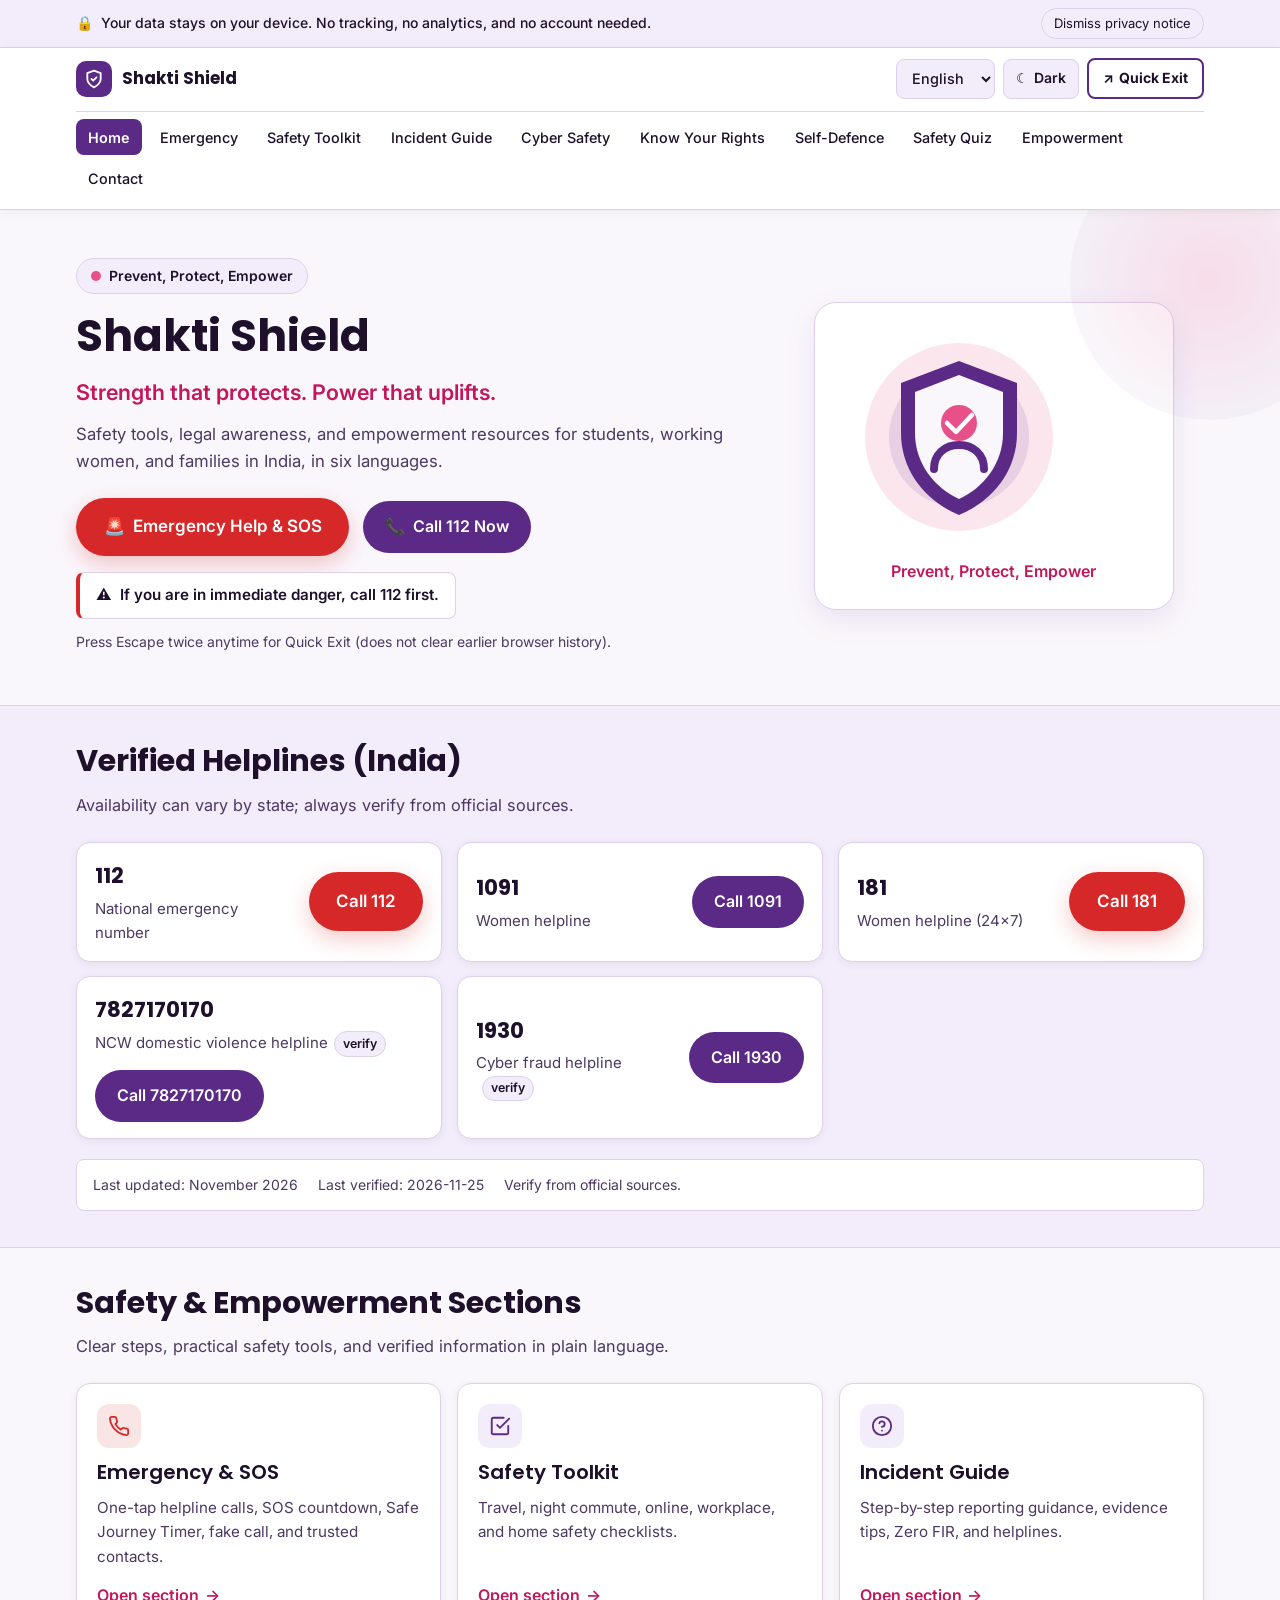
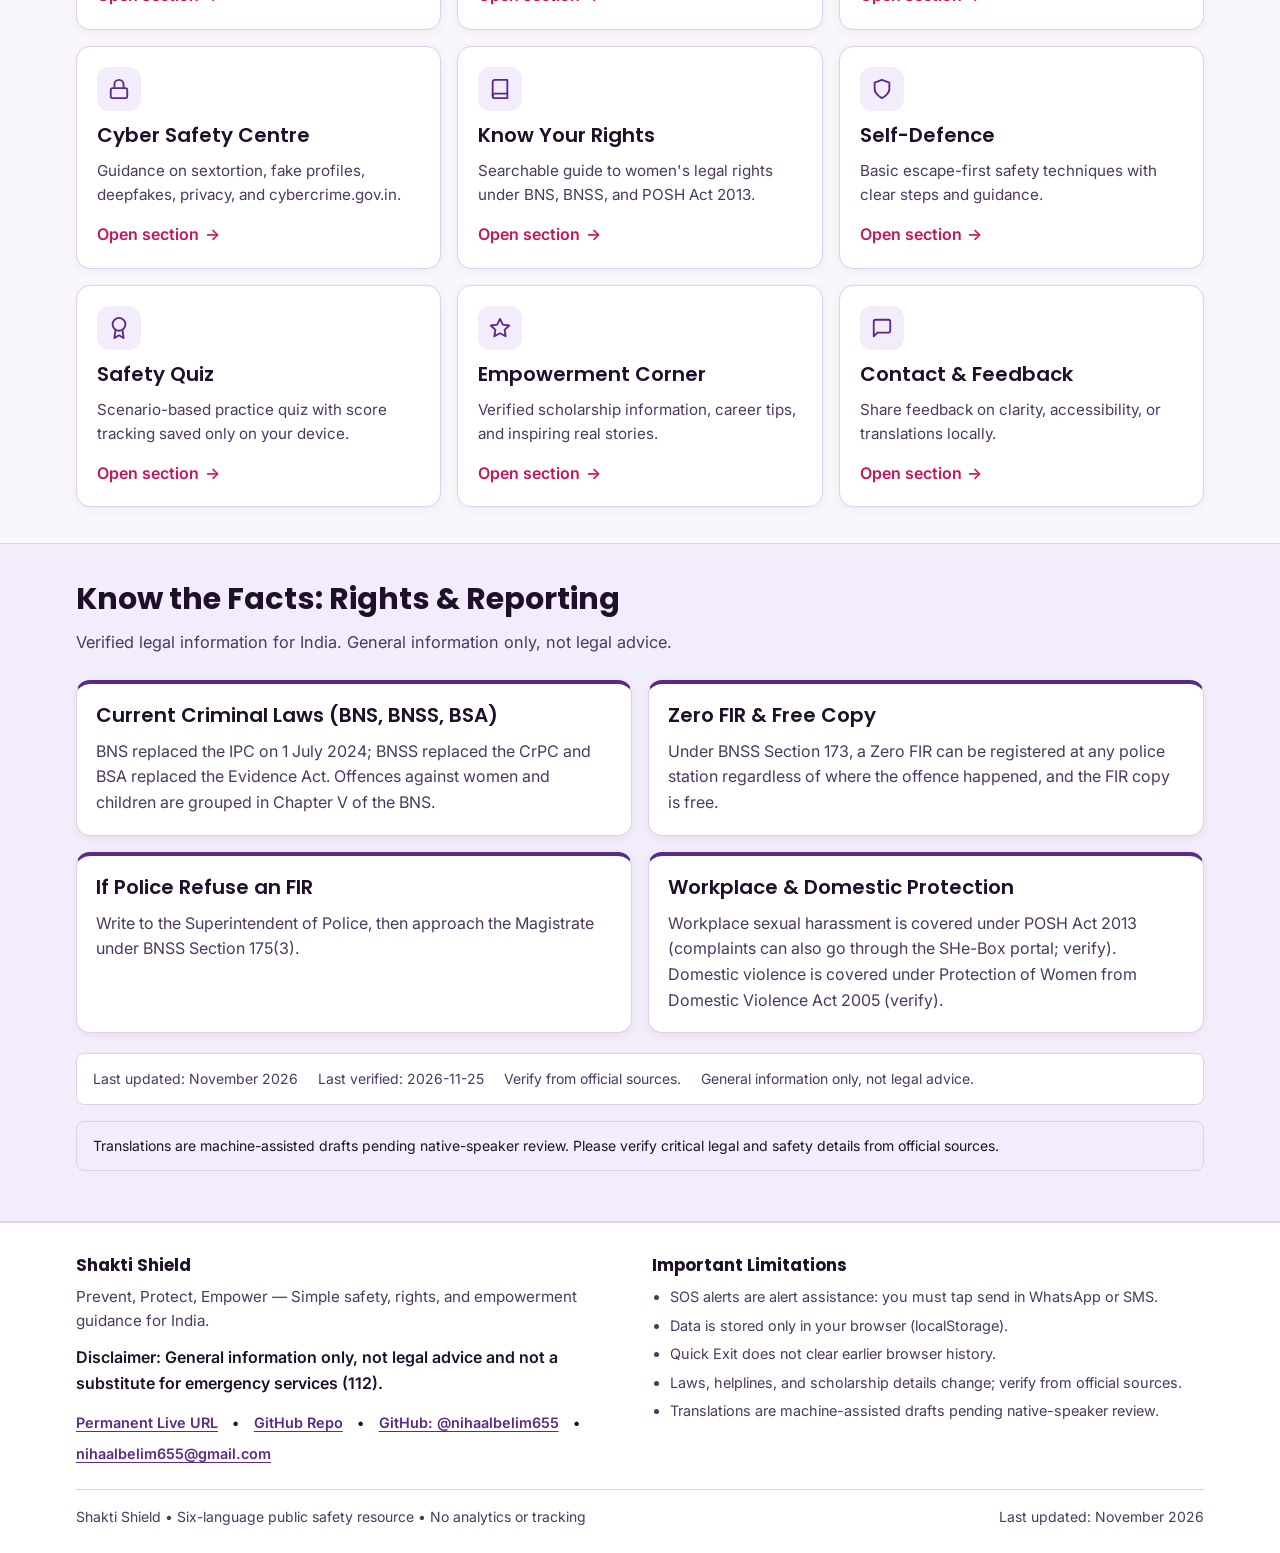
==== commit a1cc522a: "Add detailed Know Your Rights explanations and attach GitHub ID nihaalbelim655" ====
--- a/shakti-shield/index.html
+++ b/shakti-shield/index.html
@@ -373,7 +373,9 @@
             <span aria-hidden="true">&bull;</span>
             <a href="https://github.com/nihaal26bca3079-sketch/Workshop-/tree/main/shakti-shield" target="_blank" rel="noopener noreferrer" data-i18n="footer.repoLink">GitHub Repo</a>
             <span aria-hidden="true">&bull;</span>
-            <a href="https://github.com/nihaal26bca3079-sketch" target="_blank" rel="noopener noreferrer">GitHub: @nihaal26bca3079-sketch</a>
+            <a href="https://github.com/nihaalbelim655" target="_blank" rel="noopener noreferrer">GitHub: @nihaalbelim655</a>
+            <span aria-hidden="true">&bull;</span>
+            <a href="mailto:nihaalbelim655@gmail.com">nihaalbelim655@gmail.com</a>
           </div>
         </div>
 
--- a/shakti-shield/css/style.css
+++ b/shakti-shield/css/style.css
@@ -1526,7 +1526,38 @@
 }
 
 .accordion-summary {
-  margin: 0.85rem 0 0.65rem;
+  margin: 0.35rem 0 0.75rem;
+  color: var(--color-text);
+}
+
+.accordion-subheading {
+  margin: 0.9rem 0 0.35rem;
+  font-size: 0.95rem;
+  font-weight: 700;
+  color: var(--color-primary);
+}
+
+html[data-theme="dark"] .accordion-subheading {
+  color: var(--color-link);
+}
+
+.accordion-detail-list {
+  margin: 0 0 0.75rem;
+  padding-left: 1.2rem;
+  color: var(--color-text);
+}
+
+.accordion-detail-list li {
+  margin-bottom: 0.4rem;
+}
+
+.accordion-key-note {
+  margin: 0.75rem 0;
+  padding: 0.65rem 0.9rem;
+  border-radius: var(--radius-sm);
+  background-color: var(--color-surface-soft);
+  border-left: 4px solid var(--color-accent-action);
+  font-size: 0.92rem;
   color: var(--color-text);
 }
 
